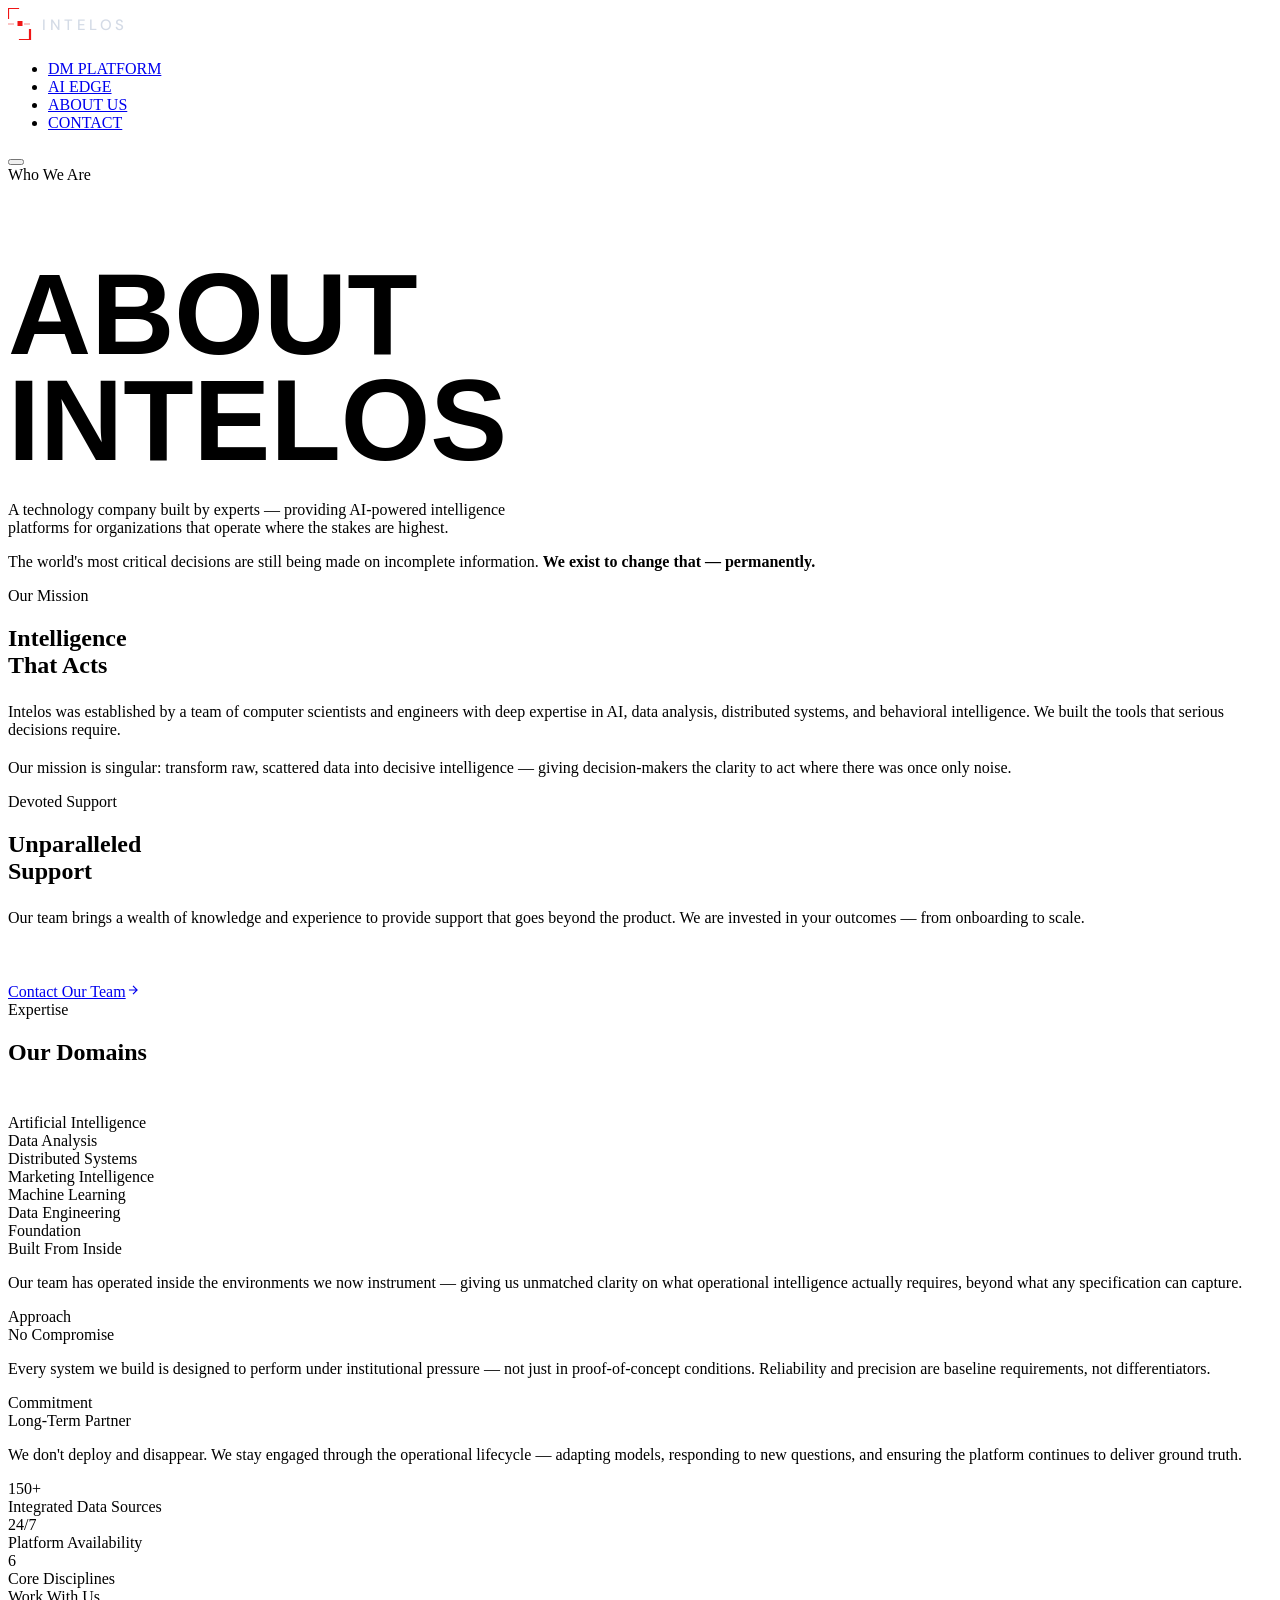
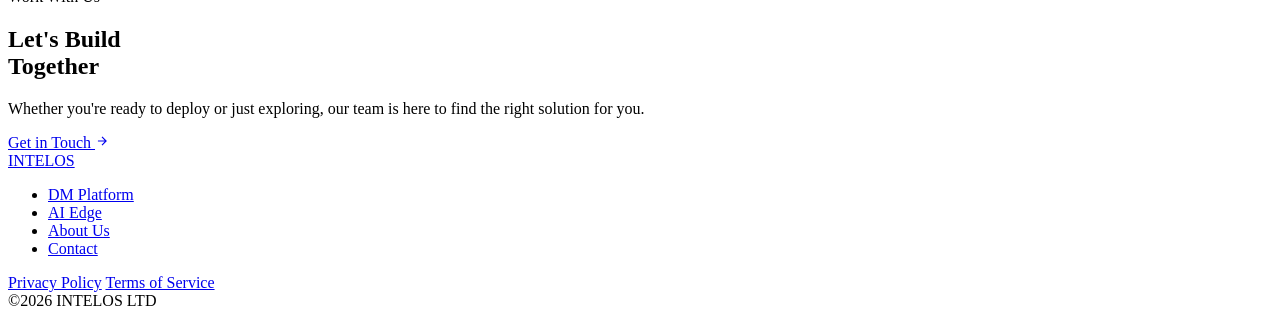
==== about.html @ d3d3c3b1 "Add files via upload" ====
<!DOCTYPE html>
<html lang="en">
<head>
  <meta charset="UTF-8">
  <meta name="viewport" content="width=device-width, initial-scale=1.0">
  <title>About Us — INTELOS</title>
  <link rel="preconnect" href="https://fonts.googleapis.com">
  <link href="https://fonts.googleapis.com/css2?family=Space+Grotesk:wght@300;400;500;600;700&family=DM+Sans:wght@300;400;500;600;700&display=swap" rel="stylesheet">
  <link rel="stylesheet" href="style.css">
</head>
<body>

  <nav>
    <a href="index.html" class="nav-logo">
      <svg width="158" height="32" viewBox="0 0 158 32" fill="none" xmlns="http://www.w3.org/2000/svg">
        <path d="M0 10 L0 0 L10 0" stroke="#F01515" stroke-width="2.2" stroke-linecap="square"/>
        <path d="M22 22 L22 32 L12 32" stroke="#F01515" stroke-width="2.2" stroke-linecap="square"/>
        <rect x="9.5" y="13" width="5" height="5" fill="#F01515"/>
        <line x1="0" y1="16" x2="6" y2="16" stroke="#F01515" stroke-width="1" opacity="0.5"/>
        <line x1="16" y1="16" x2="22" y2="16" stroke="#F01515" stroke-width="1" opacity="0.5"/>
        <text x="34" y="22" font-family="'DM Sans', Helvetica, Arial, sans-serif" font-size="15" font-weight="500" fill="#D4DBE6" letter-spacing="3.5">INTELOS</text>
      </svg>
    </a>
    <ul class="nav-links" id="navLinks">
      <li><a href="index.html">DM PLATFORM</a></li>
      <li><a href="ai-edge.html">AI EDGE</a></li>
      <li><a href="about.html" class="active">ABOUT US</a></li>
      <li><a href="contact.html">CONTACT</a></li>
    </ul>
    <button class="nav-burger" id="navBurger" aria-label="Toggle menu">
      <span></span><span></span><span></span>
    </button>
  </nav>

  <!-- PAGE HERO -->
  <div class="page-hero" style="background: var(--bg-2);">
    <div class="page-hero-content">
      <div class="section-label">Who We Are</div>
      <h1 style="font-family:'Barlow Condensed',sans-serif; font-size:clamp(56px,9vw,120px); font-weight:800; text-transform:uppercase; line-height:0.92; color:var(--text); margin-bottom:28px;">
        About<br>INTELOS
      </h1>
      <p class="section-desc" style="margin-top:0; max-width:560px;">A technology company built by experts — providing AI-powered intelligence platforms for organizations that operate where the stakes are highest.</p>
    </div>
  </div>

  <!-- MANIFESTO -->
  <div class="manifesto">
    <div class="manifesto-inner">
      <p class="manifesto-text">
        The world's most critical decisions are still being made on incomplete information.
        <strong>We exist to change that — permanently.</strong>
      </p>
    </div>
  </div>

  <!-- MISSION -->
  <section style="background: var(--bg);">
    <div class="about-content">
      <div>
        <div class="section-label">Our Mission</div>
        <h2 class="section-title">Intelligence<br>That Acts</h2>
        <p class="section-desc" style="margin-top:24px;">Intelos was established by a team of computer scientists and engineers with deep expertise in AI, data analysis, distributed systems, and behavioral intelligence. We built the tools that serious decisions require.</p>
        <p class="section-desc" style="margin-top:20px;">Our mission is singular: transform raw, scattered data into decisive intelligence — giving decision-makers the clarity to act where there was once only noise.</p>
      </div>
      <div>
        <div class="section-label">Devoted Support</div>
        <h2 class="section-title">Unparalleled<br>Support</h2>
        <p class="section-desc" style="margin-top:24px;">Our team brings a wealth of knowledge and experience to provide support that goes beyond the product. We are invested in your outcomes — from onboarding to scale.</p>
        <a href="contact.html" class="btn-primary" style="margin-top:40px; display:inline-flex;">
          Contact Our Team
          <svg width="14" height="14" fill="none" stroke="currentColor" stroke-width="2" viewBox="0 0 24 24"><path d="M5 12h14M12 5l7 7-7 7"/></svg>
        </a>
      </div>
    </div>
  </section>

  <!-- EXPERTISE -->
  <section style="background: var(--bg-2);">
    <div class="section-label">Expertise</div>
    <h2 class="section-title">Our Domains</h2>
    <div class="expertise-list" style="margin-top:48px;">
      <div class="expertise-item"><span>Artificial Intelligence</span></div>
      <div class="expertise-item"><span>Data Analysis</span></div>
      <div class="expertise-item"><span>Distributed Systems</span></div>
      <div class="expertise-item"><span>Marketing Intelligence</span></div>
      <div class="expertise-item"><span>Machine Learning</span></div>
      <div class="expertise-item"><span>Data Engineering</span></div>
    </div>
  </section>

  <!-- CREDENTIALS PIPELINE -->
  <div class="pipeline">
    <div class="pipeline-inner">
      <div class="pipeline-step">
        <div class="pipeline-num">Foundation</div>
        <div class="pipeline-title">Built From Inside</div>
        <p class="pipeline-desc">Our team has operated inside the environments we now instrument — giving us unmatched clarity on what operational intelligence actually requires, beyond what any specification can capture.</p>
      </div>
      <div class="pipeline-step">
        <div class="pipeline-num">Approach</div>
        <div class="pipeline-title">No Compromise</div>
        <p class="pipeline-desc">Every system we build is designed to perform under institutional pressure — not just in proof-of-concept conditions. Reliability and precision are baseline requirements, not differentiators.</p>
      </div>
      <div class="pipeline-step">
        <div class="pipeline-num">Commitment</div>
        <div class="pipeline-title">Long-Term Partner</div>
        <p class="pipeline-desc">We don't deploy and disappear. We stay engaged through the operational lifecycle — adapting models, responding to new questions, and ensuring the platform continues to deliver ground truth.</p>
      </div>
    </div>
  </div>

  <!-- STATS -->
  <div class="stats">
    <div class="stats-inner">
      <div class="stat-item">
        <div class="stat-number">150+</div>
        <div class="stat-label">Integrated Data Sources</div>
      </div>
      <div class="stat-item">
        <div class="stat-number">24/7</div>
        <div class="stat-label">Platform Availability</div>
      </div>
      <div class="stat-item">
        <div class="stat-number">6</div>
        <div class="stat-label">Core Disciplines</div>
      </div>
    </div>
  </div>

  <!-- CTA -->
  <section class="cta">
    <div class="section-label">Work With Us</div>
    <h2 class="section-title">Let's Build<br>Together</h2>
    <p class="section-desc">Whether you're ready to deploy or just exploring, our team is here to find the right solution for you.</p>
    <a href="contact.html" class="btn-primary" style="margin-top:40px;">
      Get in Touch
      <svg width="14" height="14" fill="none" stroke="currentColor" stroke-width="2" viewBox="0 0 24 24"><path d="M5 12h14M12 5l7 7-7 7"/></svg>
    </a>
  </section>

  <footer>
    <a href="index.html" class="footer-logo">INTELOS</a>
    <ul class="footer-links">
      <li><a href="index.html">DM Platform</a></li>
      <li><a href="ai-edge.html">AI Edge</a></li>
      <li><a href="about.html">About Us</a></li>
      <li><a href="contact.html">Contact</a></li>
    </ul>
    <div class="footer-right">
      <div class="footer-legal">
        <a href="https://policies.google.com/privacy">Privacy Policy</a>
        <a href="https://policies.google.com/terms">Terms of Service</a>
      </div>
      <span class="footer-copy">©2026 INTELOS LTD</span>
    </div>
  </footer>

  <script>
    const burger = document.getElementById('navBurger');
    const navLinks = document.getElementById('navLinks');
    const navEl = document.querySelector('nav');
    burger.addEventListener('click', () => {
      navEl.classList.toggle('open');
      navLinks.classList.toggle('open');
    });
    navLinks.querySelectorAll('a').forEach(a => a.addEventListener('click', () => {
      navEl.classList.remove('open');
      navLinks.classList.remove('open');
    }));

    const nav = document.querySelector('nav');
    window.addEventListener('scroll', () => {
      nav.style.borderBottomColor = window.scrollY > 60
        ? 'rgba(240,21,21,0.12)'
        : 'rgba(255,255,255,0.04)';
    });
  </script>
</body>
</html>
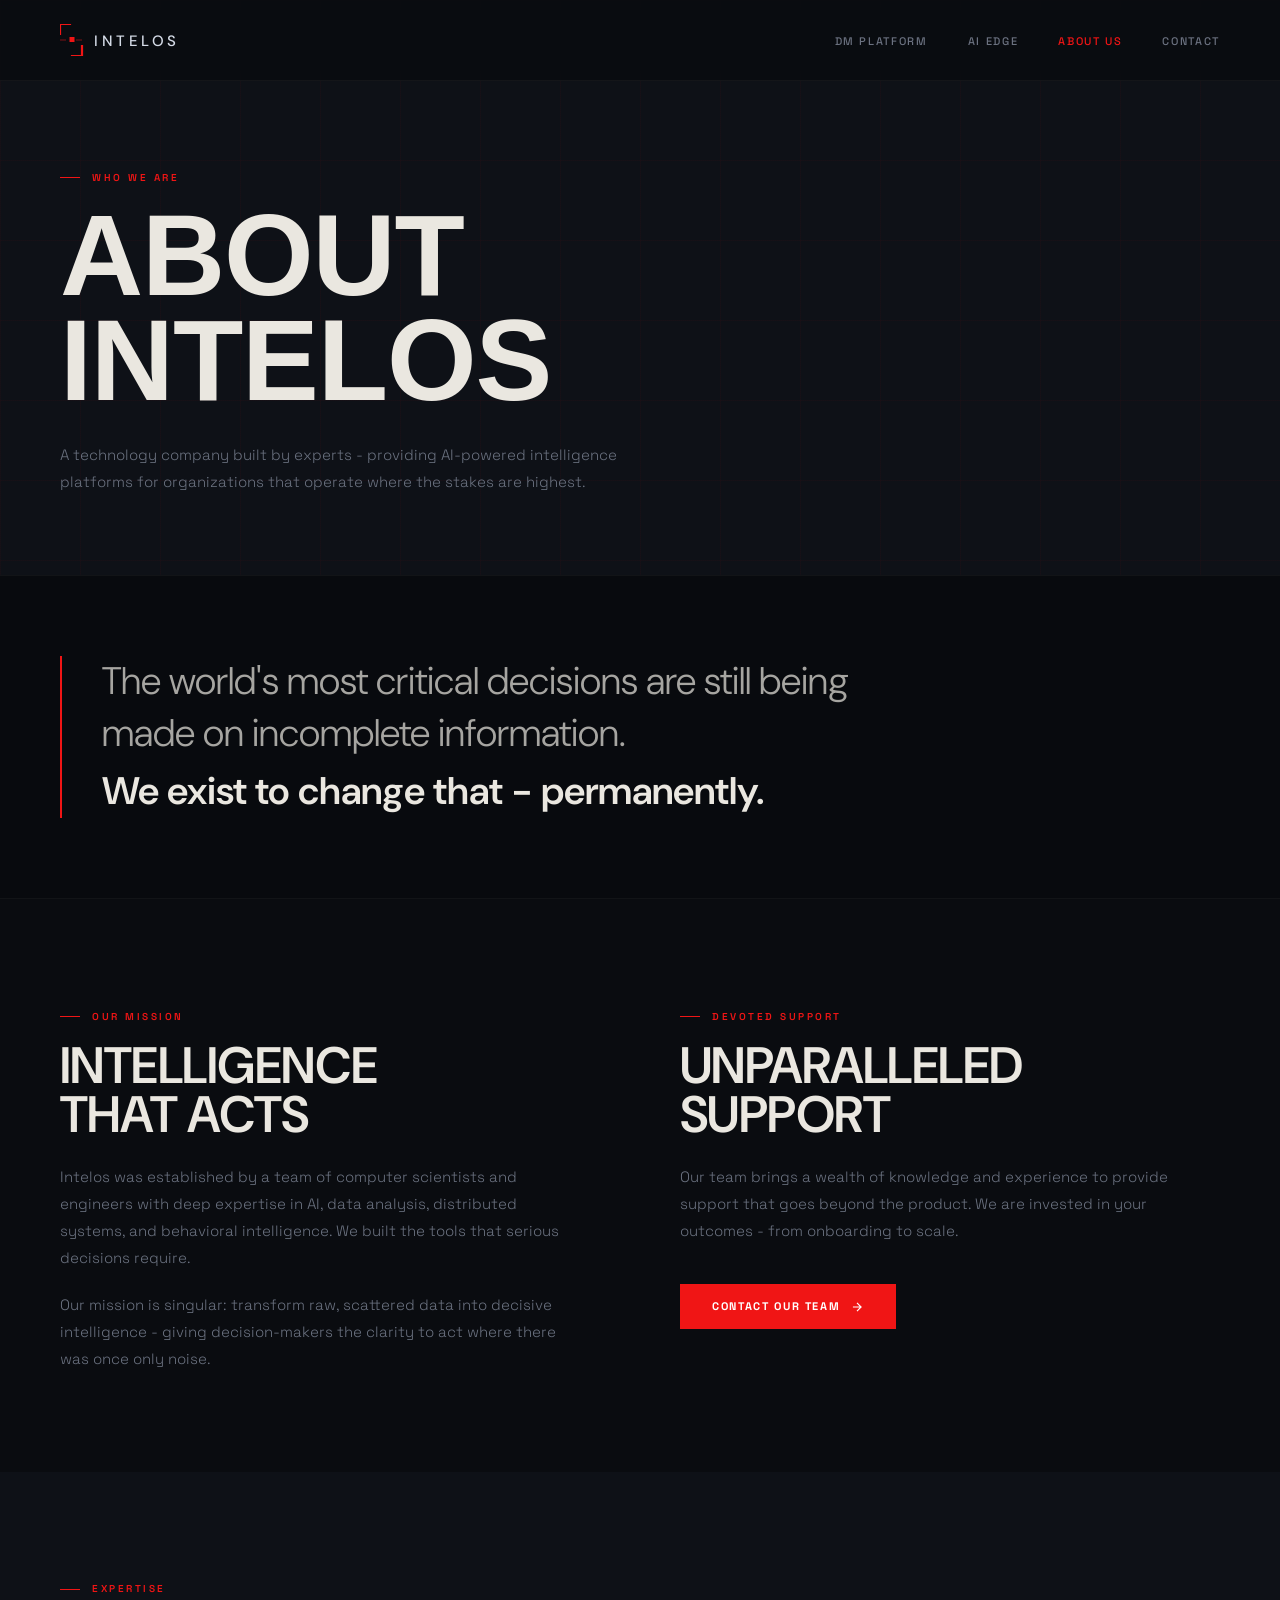
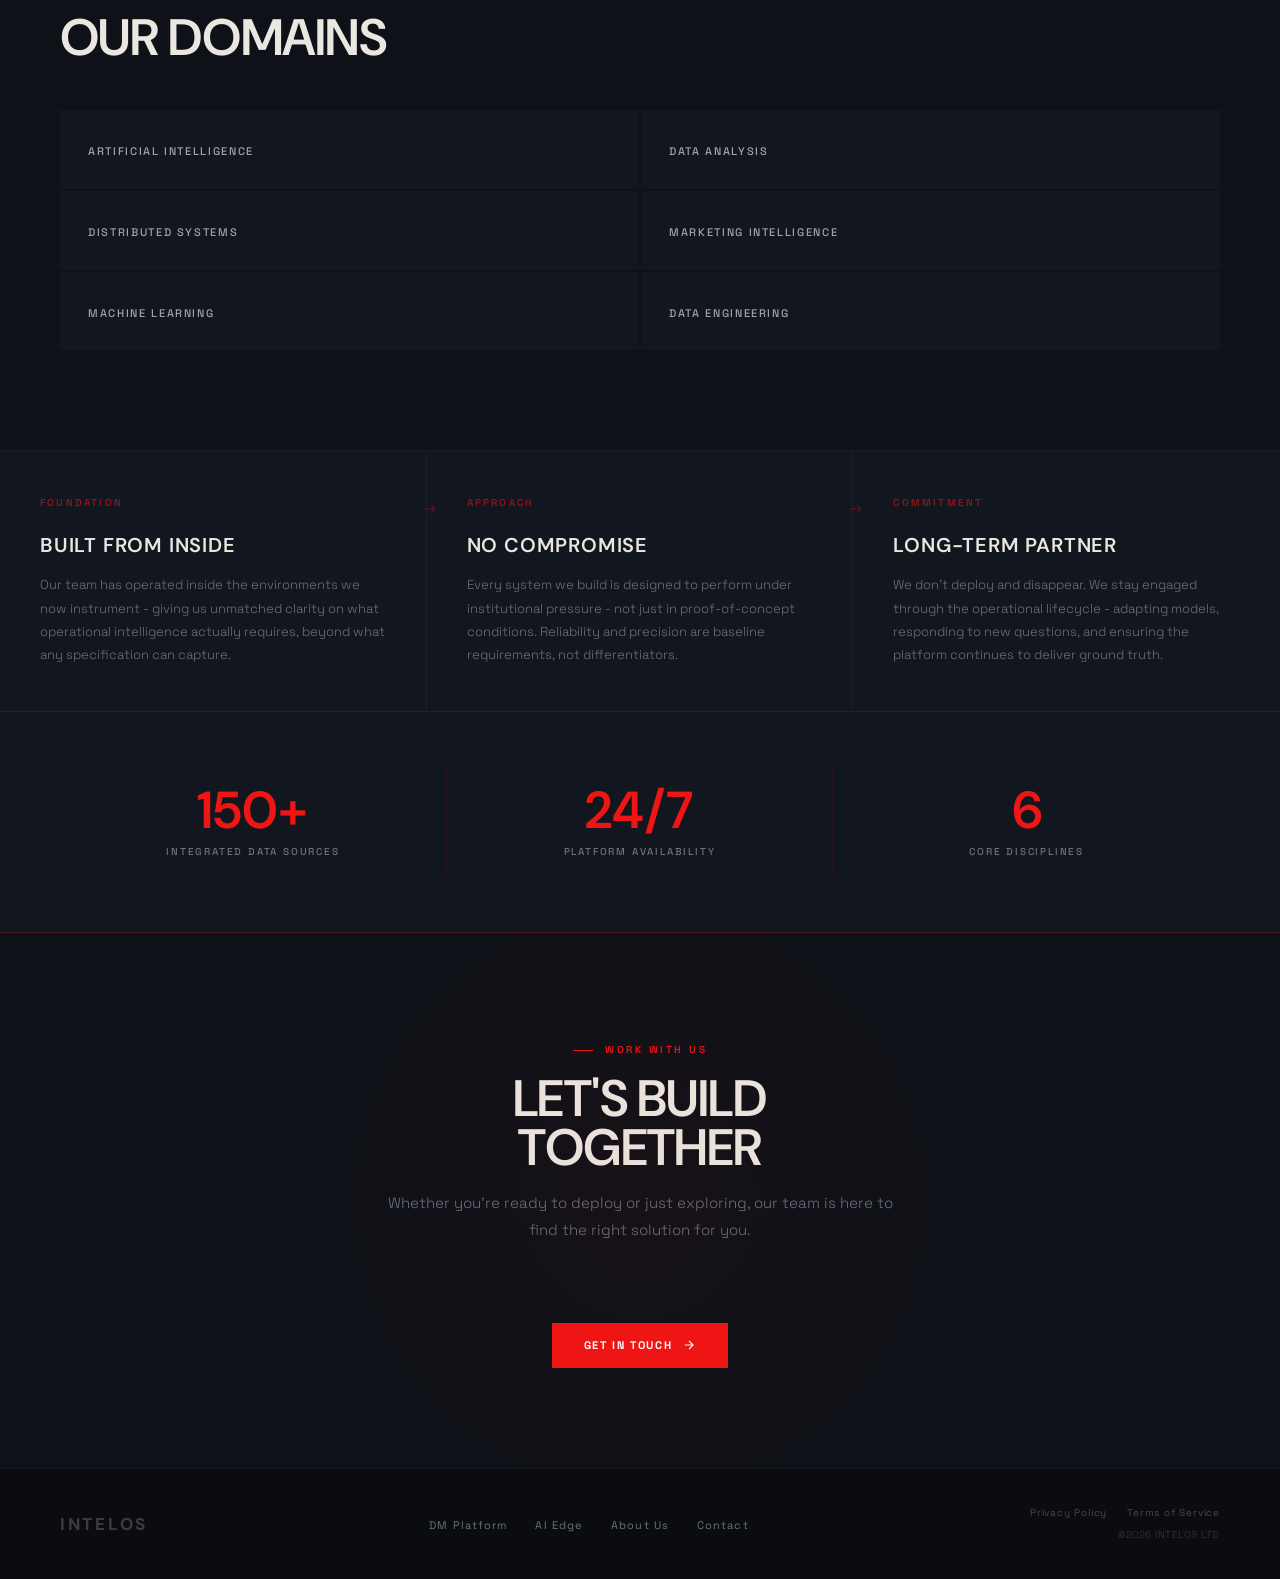
==== commit 9eb02acb: "Add files via upload" ====
--- a/about.html
+++ b/about.html
@@ -3,7 +3,7 @@
 <head>
   <meta charset="UTF-8">
   <meta name="viewport" content="width=device-width, initial-scale=1.0">
-  <title>About Us — INTELOS</title>
+  <title>About Us - INTELOS</title>
   <link rel="preconnect" href="https://fonts.googleapis.com">
   <link href="https://fonts.googleapis.com/css2?family=Space+Grotesk:wght@300;400;500;600;700&family=DM+Sans:wght@300;400;500;600;700&display=swap" rel="stylesheet">
   <link rel="stylesheet" href="style.css">
@@ -39,7 +39,7 @@
       <h1 style="font-family:'Barlow Condensed',sans-serif; font-size:clamp(56px,9vw,120px); font-weight:800; text-transform:uppercase; line-height:0.92; color:var(--text); margin-bottom:28px;">
         About<br>INTELOS
       </h1>
-      <p class="section-desc" style="margin-top:0; max-width:560px;">A technology company built by experts — providing AI-powered intelligence platforms for organizations that operate where the stakes are highest.</p>
+      <p class="section-desc" style="margin-top:0; max-width:560px;">A technology company built by experts - providing AI-powered intelligence platforms for organizations that operate where the stakes are highest.</p>
     </div>
   </div>
 
@@ -48,7 +48,7 @@
     <div class="manifesto-inner">
       <p class="manifesto-text">
         The world's most critical decisions are still being made on incomplete information.
-        <strong>We exist to change that — permanently.</strong>
+        <strong>We exist to change that - permanently.</strong>
       </p>
     </div>
   </div>
@@ -60,12 +60,12 @@
         <div class="section-label">Our Mission</div>
         <h2 class="section-title">Intelligence<br>That Acts</h2>
         <p class="section-desc" style="margin-top:24px;">Intelos was established by a team of computer scientists and engineers with deep expertise in AI, data analysis, distributed systems, and behavioral intelligence. We built the tools that serious decisions require.</p>
-        <p class="section-desc" style="margin-top:20px;">Our mission is singular: transform raw, scattered data into decisive intelligence — giving decision-makers the clarity to act where there was once only noise.</p>
+        <p class="section-desc" style="margin-top:20px;">Our mission is singular: transform raw, scattered data into decisive intelligence - giving decision-makers the clarity to act where there was once only noise.</p>
       </div>
       <div>
         <div class="section-label">Devoted Support</div>
         <h2 class="section-title">Unparalleled<br>Support</h2>
-        <p class="section-desc" style="margin-top:24px;">Our team brings a wealth of knowledge and experience to provide support that goes beyond the product. We are invested in your outcomes — from onboarding to scale.</p>
+        <p class="section-desc" style="margin-top:24px;">Our team brings a wealth of knowledge and experience to provide support that goes beyond the product. We are invested in your outcomes - from onboarding to scale.</p>
         <a href="contact.html" class="btn-primary" style="margin-top:40px; display:inline-flex;">
           Contact Our Team
           <svg width="14" height="14" fill="none" stroke="currentColor" stroke-width="2" viewBox="0 0 24 24"><path d="M5 12h14M12 5l7 7-7 7"/></svg>
@@ -94,17 +94,17 @@
       <div class="pipeline-step">
         <div class="pipeline-num">Foundation</div>
         <div class="pipeline-title">Built From Inside</div>
-        <p class="pipeline-desc">Our team has operated inside the environments we now instrument — giving us unmatched clarity on what operational intelligence actually requires, beyond what any specification can capture.</p>
+        <p class="pipeline-desc">Our team has operated inside the environments we now instrument - giving us unmatched clarity on what operational intelligence actually requires, beyond what any specification can capture.</p>
       </div>
       <div class="pipeline-step">
         <div class="pipeline-num">Approach</div>
         <div class="pipeline-title">No Compromise</div>
-        <p class="pipeline-desc">Every system we build is designed to perform under institutional pressure — not just in proof-of-concept conditions. Reliability and precision are baseline requirements, not differentiators.</p>
+        <p class="pipeline-desc">Every system we build is designed to perform under institutional pressure - not just in proof-of-concept conditions. Reliability and precision are baseline requirements, not differentiators.</p>
       </div>
       <div class="pipeline-step">
         <div class="pipeline-num">Commitment</div>
         <div class="pipeline-title">Long-Term Partner</div>
-        <p class="pipeline-desc">We don't deploy and disappear. We stay engaged through the operational lifecycle — adapting models, responding to new questions, and ensuring the platform continues to deliver ground truth.</p>
+        <p class="pipeline-desc">We don't deploy and disappear. We stay engaged through the operational lifecycle - adapting models, responding to new questions, and ensuring the platform continues to deliver ground truth.</p>
       </div>
     </div>
   </div>
--- a/style.css
+++ b/style.css
@@ -0,0 +1,911 @@
+*, *::before, *::after { box-sizing: border-box; margin: 0; padding: 0; }
+
+:root {
+  --bg: #0A0C10;
+  --bg-2: #0E1117;
+  --bg-card: #12161E;
+  --accent: #F01515;
+  --accent-dim: rgba(240, 21, 21, 0.1);
+  --accent-border: rgba(240, 21, 21, 0.22);
+  --text: #EAE7E0;
+  --text-muted: #6B7280;
+  --text-dim: #9CA3AF;
+}
+
+html { scroll-behavior: smooth; }
+
+body {
+  font-family: 'Space Grotesk', sans-serif;
+  background-color: var(--bg);
+  color: var(--text);
+  line-height: 1.6;
+  overflow-x: hidden;
+}
+
+h1, h2, h3, h4 {
+  font-family: 'DM Sans', sans-serif;
+  letter-spacing: -0.01em;
+}
+
+/* ── NAV ── */
+nav {
+  position: fixed;
+  top: 0; left: 0; right: 0;
+  z-index: 100;
+  display: flex;
+  align-items: center;
+  justify-content: space-between;
+  padding: 24px 60px;
+  background: rgba(10, 12, 16, 0.88);
+  backdrop-filter: blur(14px);
+  border-bottom: 1px solid rgba(255,255,255,0.04);
+  transition: border-color 0.3s;
+}
+
+.nav-logo {
+  display: flex;
+  align-items: center;
+  text-decoration: none;
+  flex-shrink: 0;
+}
+.nav-logo svg { display: block; }
+
+.nav-links { display: flex; gap: 40px; list-style: none; }
+.nav-links a {
+  font-size: 11px;
+  font-weight: 500;
+  letter-spacing: 0.15em;
+  color: var(--text-muted);
+  text-decoration: none;
+  transition: color 0.2s;
+}
+.nav-links a:hover,
+.nav-links a.active { color: var(--accent); }
+
+/* ── HERO ── */
+.hero {
+  position: relative;
+  min-height: 100vh;
+  display: flex;
+  align-items: center;
+  overflow: hidden;
+}
+
+#hero-canvas {
+  position: absolute;
+  inset: 0;
+  width: 100%;
+  height: 100%;
+}
+
+.hero-grid {
+  position: absolute;
+  inset: 0;
+  background-image:
+    linear-gradient(rgba(240,21,21,0.04) 1px, transparent 1px),
+    linear-gradient(90deg, rgba(240,21,21,0.04) 1px, transparent 1px);
+  background-size: 80px 80px;
+}
+
+.hero-vignette {
+  position: absolute;
+  inset: 0;
+  background: radial-gradient(ellipse at 30% 50%, transparent 20%, var(--bg) 80%);
+}
+
+.hero-content {
+  position: relative;
+  z-index: 2;
+  padding: 0 60px;
+  max-width: 860px;
+}
+
+.hero-label {
+  display: inline-flex;
+  align-items: center;
+  gap: 12px;
+  font-size: 11px;
+  font-weight: 600;
+  letter-spacing: 0.22em;
+  color: var(--accent);
+  text-transform: uppercase;
+  margin-bottom: 28px;
+}
+.hero-label::before {
+  content: '';
+  display: block;
+  width: 28px;
+  height: 1px;
+  background: var(--accent);
+}
+
+.hero h1 {
+  font-size: clamp(44px, 6.5vw, 88px);
+  font-weight: 600;
+  line-height: 0.94;
+  text-transform: uppercase;
+  color: var(--text);
+  margin-bottom: 28px;
+}
+.hero h1 em {
+  font-style: normal;
+  color: var(--accent);
+}
+
+.hero-sub {
+  font-size: 16px;
+  color: var(--text-muted);
+  max-width: 460px;
+  margin-bottom: 48px;
+  line-height: 1.75;
+  font-weight: 300;
+}
+
+.hero-actions { display: flex; gap: 16px; align-items: center; }
+
+/* ── BUTTONS ── */
+.btn-primary {
+  display: inline-flex;
+  align-items: center;
+  gap: 10px;
+  padding: 14px 32px;
+  background: var(--accent);
+  color: #ffffff;
+  font-family: 'Space Grotesk', sans-serif;
+  font-size: 11px;
+  font-weight: 700;
+  letter-spacing: 0.15em;
+  text-transform: uppercase;
+  text-decoration: none;
+  border: none;
+  cursor: pointer;
+  transition: all 0.25s;
+}
+.btn-primary:hover { background: #d41010; transform: translateX(3px); }
+
+.btn-ghost {
+  display: inline-flex;
+  align-items: center;
+  gap: 10px;
+  padding: 14px 32px;
+  background: transparent;
+  color: var(--text-dim);
+  font-family: 'Space Grotesk', sans-serif;
+  font-size: 11px;
+  font-weight: 500;
+  letter-spacing: 0.15em;
+  text-transform: uppercase;
+  text-decoration: none;
+  border: 1px solid rgba(255,255,255,0.1);
+  cursor: pointer;
+  transition: all 0.25s;
+}
+.btn-ghost:hover { border-color: var(--accent-border); color: var(--accent); }
+
+/* ── SCROLL INDICATOR ── */
+.scroll-indicator {
+  position: absolute;
+  bottom: 40px;
+  left: 60px;
+  display: flex;
+  flex-direction: column;
+  align-items: center;
+  gap: 10px;
+  z-index: 2;
+}
+.scroll-indicator span {
+  font-size: 9px;
+  letter-spacing: 0.25em;
+  color: var(--text-muted);
+  text-transform: uppercase;
+  writing-mode: vertical-rl;
+}
+.scroll-line {
+  width: 1px;
+  height: 48px;
+  background: linear-gradient(to bottom, var(--accent), transparent);
+  animation: scrollPulse 2.2s ease-in-out infinite;
+}
+@keyframes scrollPulse {
+  0%, 100% { opacity: 0.2; }
+  50% { opacity: 1; }
+}
+
+/* ── SECTIONS ── */
+section { padding: 100px 60px; }
+
+.section-label {
+  display: inline-flex;
+  align-items: center;
+  gap: 12px;
+  font-size: 10px;
+  font-weight: 600;
+  letter-spacing: 0.25em;
+  color: var(--accent);
+  text-transform: uppercase;
+  margin-bottom: 16px;
+}
+.section-label::before {
+  content: '';
+  display: block;
+  width: 20px;
+  height: 1px;
+  background: var(--accent);
+}
+
+.section-title {
+  font-size: clamp(32px, 4vw, 56px);
+  font-weight: 600;
+  text-transform: uppercase;
+  line-height: 0.96;
+  margin-bottom: 20px;
+  color: var(--text);
+}
+
+.section-desc {
+  font-size: 15px;
+  color: var(--text-muted);
+  max-width: 520px;
+  line-height: 1.8;
+  font-weight: 300;
+}
+
+/* ── PLATFORM SECTION ── */
+.platform {
+  background: var(--bg-2);
+  position: relative;
+}
+.platform::before {
+  content: 'DM';
+  position: absolute;
+  top: 30px;
+  right: 50px;
+  font-family: 'DM Sans', sans-serif;
+  font-size: 220px;
+  font-weight: 800;
+  color: rgba(255,255,255,0.015);
+  line-height: 1;
+  pointer-events: none;
+  user-select: none;
+}
+
+.platform-grid {
+  display: grid;
+  grid-template-columns: 1fr 1fr;
+  gap: 2px;
+  margin-top: 64px;
+}
+
+.platform-card {
+  background: var(--bg-card);
+  padding: 48px;
+  position: relative;
+  overflow: hidden;
+  transition: background 0.3s;
+}
+.platform-card::before {
+  content: '';
+  position: absolute;
+  top: 0; left: 0; right: 0;
+  height: 1px;
+  background: transparent;
+  transition: background 0.3s;
+}
+.platform-card:hover::before { background: var(--accent); }
+.platform-card:hover { background: #151A23; }
+.platform-card.full { grid-column: 1 / -1; }
+
+.card-number {
+  font-family: 'DM Sans', sans-serif;
+  font-size: 11px;
+  font-weight: 700;
+  letter-spacing: 0.2em;
+  color: var(--accent);
+  opacity: 0.5;
+  margin-bottom: 28px;
+}
+
+.card-icon {
+  width: 44px;
+  height: 44px;
+  color: var(--accent);
+  margin-bottom: 20px;
+}
+
+.card-title {
+  font-size: 24px;
+  font-weight: 700;
+  text-transform: uppercase;
+  color: var(--text);
+  margin-bottom: 14px;
+  letter-spacing: 0.03em;
+}
+
+.card-text {
+  font-size: 14px;
+  color: var(--text-muted);
+  line-height: 1.8;
+  font-weight: 300;
+}
+
+/* ── STATS ── */
+.stats {
+  background: var(--bg-card);
+  padding: 56px 60px;
+  border-top: 1px solid var(--accent-border);
+  border-bottom: 1px solid var(--accent-border);
+}
+.stats-inner {
+  display: grid;
+  grid-template-columns: repeat(3, 1fr);
+}
+.stat-item {
+  padding: 16px 40px;
+  border-right: 1px solid rgba(240,21,21,0.1);
+  text-align: center;
+}
+.stat-item:last-child { border-right: none; }
+.stat-number {
+  font-family: 'DM Sans', sans-serif;
+  font-size: 52px;
+  font-weight: 600;
+  color: var(--accent);
+  line-height: 1;
+  margin-bottom: 8px;
+}
+.stat-label {
+  font-size: 10px;
+  font-weight: 500;
+  letter-spacing: 0.18em;
+  color: var(--text-muted);
+  text-transform: uppercase;
+}
+
+/* ── FOUNDATION ── */
+.foundation { background: var(--bg); }
+.foundation-inner {
+  display: grid;
+  grid-template-columns: 1fr 1fr;
+  gap: 80px;
+  align-items: center;
+}
+.foundation-visual { position: relative; height: 380px; }
+.grid-visual {
+  position: absolute;
+  inset: 0;
+  background-image:
+    linear-gradient(rgba(240,21,21,0.08) 1px, transparent 1px),
+    linear-gradient(90deg, rgba(240,21,21,0.08) 1px, transparent 1px);
+  background-size: 40px 40px;
+  border: 1px solid var(--accent-border);
+}
+.grid-visual::after {
+  content: '';
+  position: absolute;
+  inset: 0;
+  background: radial-gradient(ellipse at 65% 45%, rgba(240,21,21,0.1) 0%, transparent 55%);
+}
+.grid-point {
+  position: absolute;
+  width: 7px;
+  height: 7px;
+  background: var(--accent);
+  border-radius: 50%;
+  animation: dotPulse 3s ease-in-out infinite;
+}
+.grid-point:nth-child(1) { top: 28%; left: 62%; animation-delay: 0s; }
+.grid-point:nth-child(2) { top: 56%; left: 33%; animation-delay: 0.7s; }
+.grid-point:nth-child(3) { top: 72%; left: 68%; animation-delay: 1.4s; }
+.grid-point:nth-child(4) { top: 18%; left: 22%; animation-delay: 2.1s; }
+@keyframes dotPulse {
+  0%, 100% { opacity: 0.3; transform: scale(1); box-shadow: 0 0 0 0 rgba(240,21,21,0.5); }
+  50% { opacity: 1; transform: scale(1.3); box-shadow: 0 0 0 10px rgba(240,21,21,0); }
+}
+.coordinates {
+  position: absolute;
+  bottom: 14px;
+  right: 16px;
+  font-family: 'Space Grotesk', sans-serif;
+  font-size: 11px;
+  letter-spacing: 0.08em;
+  color: rgba(240,21,21,0.35);
+}
+
+/* ── CTA ── */
+.cta {
+  background: var(--bg-2);
+  text-align: center;
+  position: relative;
+  overflow: hidden;
+}
+.cta::before {
+  content: '';
+  position: absolute;
+  top: 50%; left: 50%;
+  transform: translate(-50%, -50%);
+  width: 700px; height: 700px;
+  background: radial-gradient(circle, rgba(240,21,21,0.04) 0%, transparent 65%);
+  pointer-events: none;
+}
+.cta .section-title { margin-bottom: 16px; }
+.cta .section-desc { margin: 0 auto 40px; }
+
+/* ── FOOTER ── */
+footer {
+  background: var(--bg);
+  padding: 36px 60px;
+  display: flex;
+  align-items: center;
+  justify-content: space-between;
+  border-top: 1px solid rgba(255,255,255,0.04);
+  gap: 24px;
+}
+.footer-logo {
+  font-family: 'DM Sans', sans-serif;
+  font-size: 17px;
+  font-weight: 800;
+  letter-spacing: 0.16em;
+  color: rgba(255,255,255,0.2);
+  text-decoration: none;
+  transition: color 0.2s;
+  flex-shrink: 0;
+}
+.footer-logo:hover { color: var(--text-muted); }
+
+.footer-links { display: flex; gap: 28px; list-style: none; flex-wrap: wrap; }
+.footer-links a {
+  font-size: 11px;
+  letter-spacing: 0.1em;
+  color: var(--text-muted);
+  text-decoration: none;
+  transition: color 0.2s;
+}
+.footer-links a:hover { color: var(--accent); }
+
+.footer-right {
+  display: flex;
+  flex-direction: column;
+  align-items: flex-end;
+  gap: 6px;
+  flex-shrink: 0;
+}
+.footer-legal { display: flex; gap: 20px; }
+.footer-legal a {
+  font-size: 10px;
+  letter-spacing: 0.08em;
+  color: rgba(255,255,255,0.25);
+  text-decoration: none;
+  transition: color 0.2s;
+}
+.footer-legal a:hover { color: var(--accent); }
+.footer-copy { font-size: 10px; color: rgba(255,255,255,0.15); letter-spacing: 0.05em; }
+
+/* ── INNER PAGE HERO ── */
+.page-hero {
+  padding: 160px 60px 80px;
+  position: relative;
+  overflow: hidden;
+}
+.page-hero::before {
+  content: '';
+  position: absolute;
+  inset: 0;
+  background-image:
+    linear-gradient(rgba(240,21,21,0.03) 1px, transparent 1px),
+    linear-gradient(90deg, rgba(240,21,21,0.03) 1px, transparent 1px);
+  background-size: 80px 80px;
+}
+.page-hero-content { position: relative; z-index: 1; }
+
+/* ── AI EDGE ── */
+.features-grid {
+  display: grid;
+  grid-template-columns: repeat(3, 1fr);
+  gap: 2px;
+  margin-top: 60px;
+}
+.feature-card {
+  background: var(--bg-card);
+  padding: 40px;
+  position: relative;
+  transition: background 0.3s;
+}
+.feature-card::before {
+  content: '';
+  position: absolute;
+  top: 0; left: 0; right: 0;
+  height: 1px;
+  background: transparent;
+  transition: background 0.3s;
+}
+.feature-card:hover::before { background: var(--accent); }
+.feature-card:hover { background: #151A23; }
+
+.feature-icon { width: 40px; height: 40px; color: var(--accent); margin-bottom: 24px; }
+.feature-title {
+  font-family: 'DM Sans', sans-serif;
+  font-size: 20px;
+  font-weight: 700;
+  letter-spacing: 0.04em;
+  text-transform: uppercase;
+  color: var(--text);
+  margin-bottom: 12px;
+}
+.feature-text { font-size: 14px; color: var(--text-muted); line-height: 1.8; font-weight: 300; }
+
+.gdpr-badge {
+  width: 110px;
+  height: 110px;
+  border: 1px solid var(--accent-border);
+  display: flex;
+  align-items: center;
+  justify-content: center;
+  font-family: 'DM Sans', sans-serif;
+  font-size: 18px;
+  font-weight: 800;
+  letter-spacing: 0.1em;
+  color: var(--accent);
+  flex-shrink: 0;
+}
+
+/* ── ABOUT ── */
+.about-content {
+  display: grid;
+  grid-template-columns: 1fr 1fr;
+  gap: 80px;
+  align-items: start;
+}
+.expertise-list {
+  display: grid;
+  grid-template-columns: repeat(2, 1fr);
+  gap: 2px;
+  margin-top: 40px;
+}
+.expertise-item {
+  background: var(--bg-card);
+  padding: 26px 28px;
+  border-top: 1px solid transparent;
+  transition: border-color 0.3s;
+}
+.expertise-item:hover { border-top-color: var(--accent); }
+.expertise-item span {
+  font-size: 11px;
+  font-weight: 500;
+  letter-spacing: 0.15em;
+  text-transform: uppercase;
+  color: var(--text-dim);
+}
+
+/* ── CONTACT ── */
+.contact-grid {
+  display: grid;
+  grid-template-columns: 1fr 1fr;
+  gap: 80px;
+}
+.contact-info { display: flex; flex-direction: column; gap: 36px; }
+.contact-item { border-top: 1px solid rgba(255,255,255,0.06); padding-top: 22px; }
+.contact-item-label {
+  font-size: 10px;
+  font-weight: 600;
+  letter-spacing: 0.22em;
+  color: var(--accent);
+  text-transform: uppercase;
+  margin-bottom: 6px;
+}
+.contact-item-value { font-size: 15px; color: var(--text-dim); }
+
+.contact-form { display: flex; flex-direction: column; gap: 16px; }
+.form-group { display: flex; flex-direction: column; gap: 6px; }
+.form-label {
+  font-size: 10px;
+  font-weight: 600;
+  letter-spacing: 0.15em;
+  color: var(--text-muted);
+  text-transform: uppercase;
+}
+.form-input,
+.form-textarea {
+  background: var(--bg-card);
+  border: 1px solid rgba(255,255,255,0.06);
+  color: var(--text);
+  font-family: 'Space Grotesk', sans-serif;
+  font-size: 14px;
+  padding: 13px 16px;
+  outline: none;
+  transition: border-color 0.2s;
+  -webkit-appearance: none;
+}
+.form-input:focus,
+.form-textarea:focus { border-color: var(--accent-border); }
+.form-textarea { min-height: 130px; resize: vertical; }
+
+/* ── MANIFESTO ── */
+.manifesto {
+  background: #080A0E;
+  padding: 80px 60px;
+  border-top: 1px solid rgba(255,255,255,0.04);
+  border-bottom: 1px solid rgba(255,255,255,0.04);
+}
+.manifesto-inner {
+  border-left: 2px solid var(--accent);
+  padding-left: 40px;
+  max-width: 820px;
+}
+.manifesto-text {
+  font-family: 'DM Sans', sans-serif;
+  font-size: clamp(22px, 3vw, 40px);
+  font-weight: 300;
+  line-height: 1.35;
+  color: rgba(234,231,224,0.7);
+}
+.manifesto-text strong {
+  font-weight: 600;
+  color: var(--text);
+  display: block;
+  margin-top: 6px;
+}
+
+/* ── PIPELINE ── */
+.pipeline { background: var(--bg-card); }
+.pipeline-inner {
+  display: grid;
+  grid-template-columns: repeat(3, 1fr);
+  border-top: 1px solid rgba(255,255,255,0.04);
+}
+.pipeline-step {
+  padding: 44px 40px;
+  border-right: 1px solid rgba(255,255,255,0.04);
+  position: relative;
+}
+.pipeline-step:last-child { border-right: none; }
+.pipeline-step::after {
+  content: '→';
+  position: absolute;
+  right: -10px;
+  top: 44px;
+  color: var(--accent);
+  font-size: 16px;
+  opacity: 0.35;
+  z-index: 1;
+}
+.pipeline-step:last-child::after { display: none; }
+.pipeline-num {
+  font-size: 10px;
+  font-weight: 600;
+  letter-spacing: 0.22em;
+  color: var(--accent);
+  opacity: 0.55;
+  margin-bottom: 18px;
+  text-transform: uppercase;
+}
+.pipeline-title {
+  font-family: 'DM Sans', sans-serif;
+  font-size: 20px;
+  font-weight: 600;
+  text-transform: uppercase;
+  color: var(--text);
+  margin-bottom: 12px;
+  letter-spacing: 0.04em;
+}
+.pipeline-desc {
+  font-size: 13px;
+  color: var(--text-muted);
+  line-height: 1.8;
+  font-weight: 300;
+}
+
+/* ── OPERATIONAL CONTEXTS ── */
+.context-grid {
+  display: grid;
+  grid-template-columns: repeat(3, 1fr);
+  gap: 2px;
+}
+.context-item {
+  background: var(--bg-card);
+  padding: 44px 40px;
+  border-top: 1px solid transparent;
+  transition: border-top-color 0.3s, background 0.3s;
+}
+.context-item:hover {
+  border-top-color: var(--accent);
+  background: #151A23;
+}
+.context-tag {
+  font-size: 9px;
+  font-weight: 700;
+  letter-spacing: 0.32em;
+  color: var(--accent);
+  opacity: 0.6;
+  margin-bottom: 20px;
+  text-transform: uppercase;
+}
+.context-title {
+  font-family: 'DM Sans', sans-serif;
+  font-size: 22px;
+  font-weight: 600;
+  text-transform: uppercase;
+  color: var(--text);
+  margin-bottom: 14px;
+  letter-spacing: 0.02em;
+  line-height: 1.1;
+}
+.context-text {
+  font-size: 14px;
+  color: var(--text-muted);
+  line-height: 1.85;
+  font-weight: 300;
+}
+
+/* ── EDGE METRICS ── */
+.edge-metrics {
+  background: var(--bg-card);
+  padding: 52px 60px;
+  border-top: 1px solid var(--accent-border);
+  border-bottom: 1px solid var(--accent-border);
+  display: grid;
+  grid-template-columns: repeat(4, 1fr);
+}
+.edge-metric {
+  padding: 12px 24px;
+  border-right: 1px solid rgba(240,21,21,0.1);
+  text-align: center;
+}
+.edge-metric:last-child { border-right: none; }
+.metric-val {
+  font-family: 'DM Sans', sans-serif;
+  font-size: 48px;
+  font-weight: 600;
+  color: var(--accent);
+  line-height: 1;
+  margin-bottom: 10px;
+}
+.metric-label {
+  font-size: 10px;
+  font-weight: 500;
+  letter-spacing: 0.18em;
+  color: var(--text-muted);
+  text-transform: uppercase;
+}
+
+/* ── HAMBURGER ── */
+.nav-burger {
+  display: none;
+  flex-direction: column;
+  justify-content: center;
+  gap: 5px;
+  background: none;
+  border: none;
+  cursor: pointer;
+  padding: 4px;
+  flex-shrink: 0;
+}
+.nav-burger span {
+  display: block;
+  width: 22px;
+  height: 1.5px;
+  background: var(--text-muted);
+  transition: transform 0.3s, opacity 0.3s;
+}
+nav.open .nav-burger span:nth-child(1) { transform: translateY(6.5px) rotate(45deg); }
+nav.open .nav-burger span:nth-child(2) { opacity: 0; }
+nav.open .nav-burger span:nth-child(3) { transform: translateY(-6.5px) rotate(-45deg); }
+
+/* ── RESPONSIVE: TABLET (≤960px) ── */
+@media (max-width: 960px) {
+  nav { padding: 18px 28px; }
+  .nav-links { gap: 24px; }
+  section { padding: 72px 28px; }
+  .hero-content { padding: 0 28px; }
+  .platform-grid,
+  .foundation-inner,
+  .features-grid,
+  .about-content,
+  .contact-grid,
+  .context-grid { grid-template-columns: 1fr; }
+  .edge-metrics { grid-template-columns: repeat(2, 1fr); padding: 40px 28px; }
+  .edge-metric { border-right: none; border-bottom: 1px solid rgba(240,21,21,0.1); padding: 20px; }
+  .edge-metric:last-child { border-bottom: none; }
+  .stats-inner { grid-template-columns: 1fr; }
+  .stat-item { border-right: none; border-bottom: 1px solid rgba(240,21,21,0.1); padding: 20px 24px; }
+  .stat-item:last-child { border-bottom: none; }
+  footer { flex-direction: column; align-items: flex-start; padding: 32px 28px; gap: 20px; }
+  .footer-right { align-items: flex-start; }
+  .page-hero { padding: 120px 28px 56px; }
+  .stats { padding: 48px 28px; }
+  .foundation-visual { height: 300px; }
+}
+
+/* ── RESPONSIVE: MOBILE (≤640px) ── */
+@media (max-width: 640px) {
+  /* Nav: hamburger */
+  nav { padding: 16px 20px; }
+  .nav-burger { display: flex; }
+  .nav-links {
+    display: none;
+    position: absolute;
+    top: 100%;
+    left: 0; right: 0;
+    background: rgba(10, 12, 16, 0.97);
+    backdrop-filter: blur(16px);
+    flex-direction: column;
+    align-items: flex-start;
+    padding: 24px 20px 28px;
+    gap: 24px;
+    border-bottom: 1px solid rgba(255,255,255,0.06);
+  }
+  .nav-links.open { display: flex; }
+  .nav-links a { font-size: 13px; letter-spacing: 0.12em; }
+
+  /* Hero */
+  .hero-content { padding: 0 20px; }
+  .hero h1 { font-size: clamp(38px, 10vw, 56px); margin-bottom: 20px; }
+  .hero-sub { font-size: 14px; max-width: 100%; margin-bottom: 36px; }
+  .hero-actions { flex-wrap: wrap; gap: 12px; }
+  .btn-primary, .btn-ghost { padding: 13px 24px; font-size: 11px; }
+  .scroll-indicator { left: 20px; bottom: 28px; }
+
+  /* Sections */
+  section { padding: 56px 20px; }
+  .section-title { line-height: 1; }
+
+  /* Platform cards */
+  .platform-card { padding: 28px; }
+  .platform-card.full { padding: 28px; }
+  .card-title { font-size: 20px; }
+
+  /* Stats */
+  .stats { padding: 40px 20px; }
+  .stat-number { font-size: 40px; }
+
+  /* Foundation */
+  .foundation-visual { height: 220px; }
+
+  /* Features */
+  .feature-card { padding: 28px; }
+
+  /* About expertise */
+  .expertise-list { grid-template-columns: 1fr; }
+
+  /* Page hero */
+  .page-hero { padding: 104px 20px 44px; }
+
+  /* Footer */
+  footer { padding: 28px 20px; gap: 20px; }
+  .footer-links { gap: 16px; }
+  .footer-legal { flex-direction: column; gap: 8px; }
+
+  /* Contact */
+  .contact-form { gap: 14px; }
+
+  /* Operational Contexts */
+  .context-grid { grid-template-columns: 1fr; }
+  .context-item { padding: 28px 20px; }
+
+  /* Edge metrics */
+  .edge-metrics { grid-template-columns: repeat(2, 1fr); padding: 36px 20px; }
+  .edge-metric { border-right: none; border-bottom: 1px solid rgba(240,21,21,0.1); padding: 20px 16px; }
+  .edge-metric:nth-child(2n) { border-bottom: 1px solid rgba(240,21,21,0.1); }
+  .edge-metric:nth-last-child(-n+2) { border-bottom: none; }
+  .metric-val { font-size: 36px; }
+
+  /* Manifesto */
+  .manifesto { padding: 56px 20px; }
+  .manifesto-inner { padding-left: 24px; }
+
+  /* Pipeline */
+  .pipeline-inner { grid-template-columns: 1fr; }
+  .pipeline-step { border-right: none; border-bottom: 1px solid rgba(255,255,255,0.04); padding: 32px 20px; }
+  .pipeline-step:last-child { border-bottom: none; }
+  .pipeline-step::after { display: none; }
+}
+
+/* ── RESPONSIVE: SMALL MOBILE (≤400px) ── */
+@media (max-width: 400px) {
+  .nav-logo svg { width: 130px; height: 26px; }
+  .hero h1 { font-size: 34px; }
+  section { padding: 48px 16px; }
+  .platform-card { padding: 22px; }
+  .feature-card { padding: 22px; }
+  .page-hero { padding: 96px 16px 40px; }
+  footer { padding: 24px 16px; }
+}
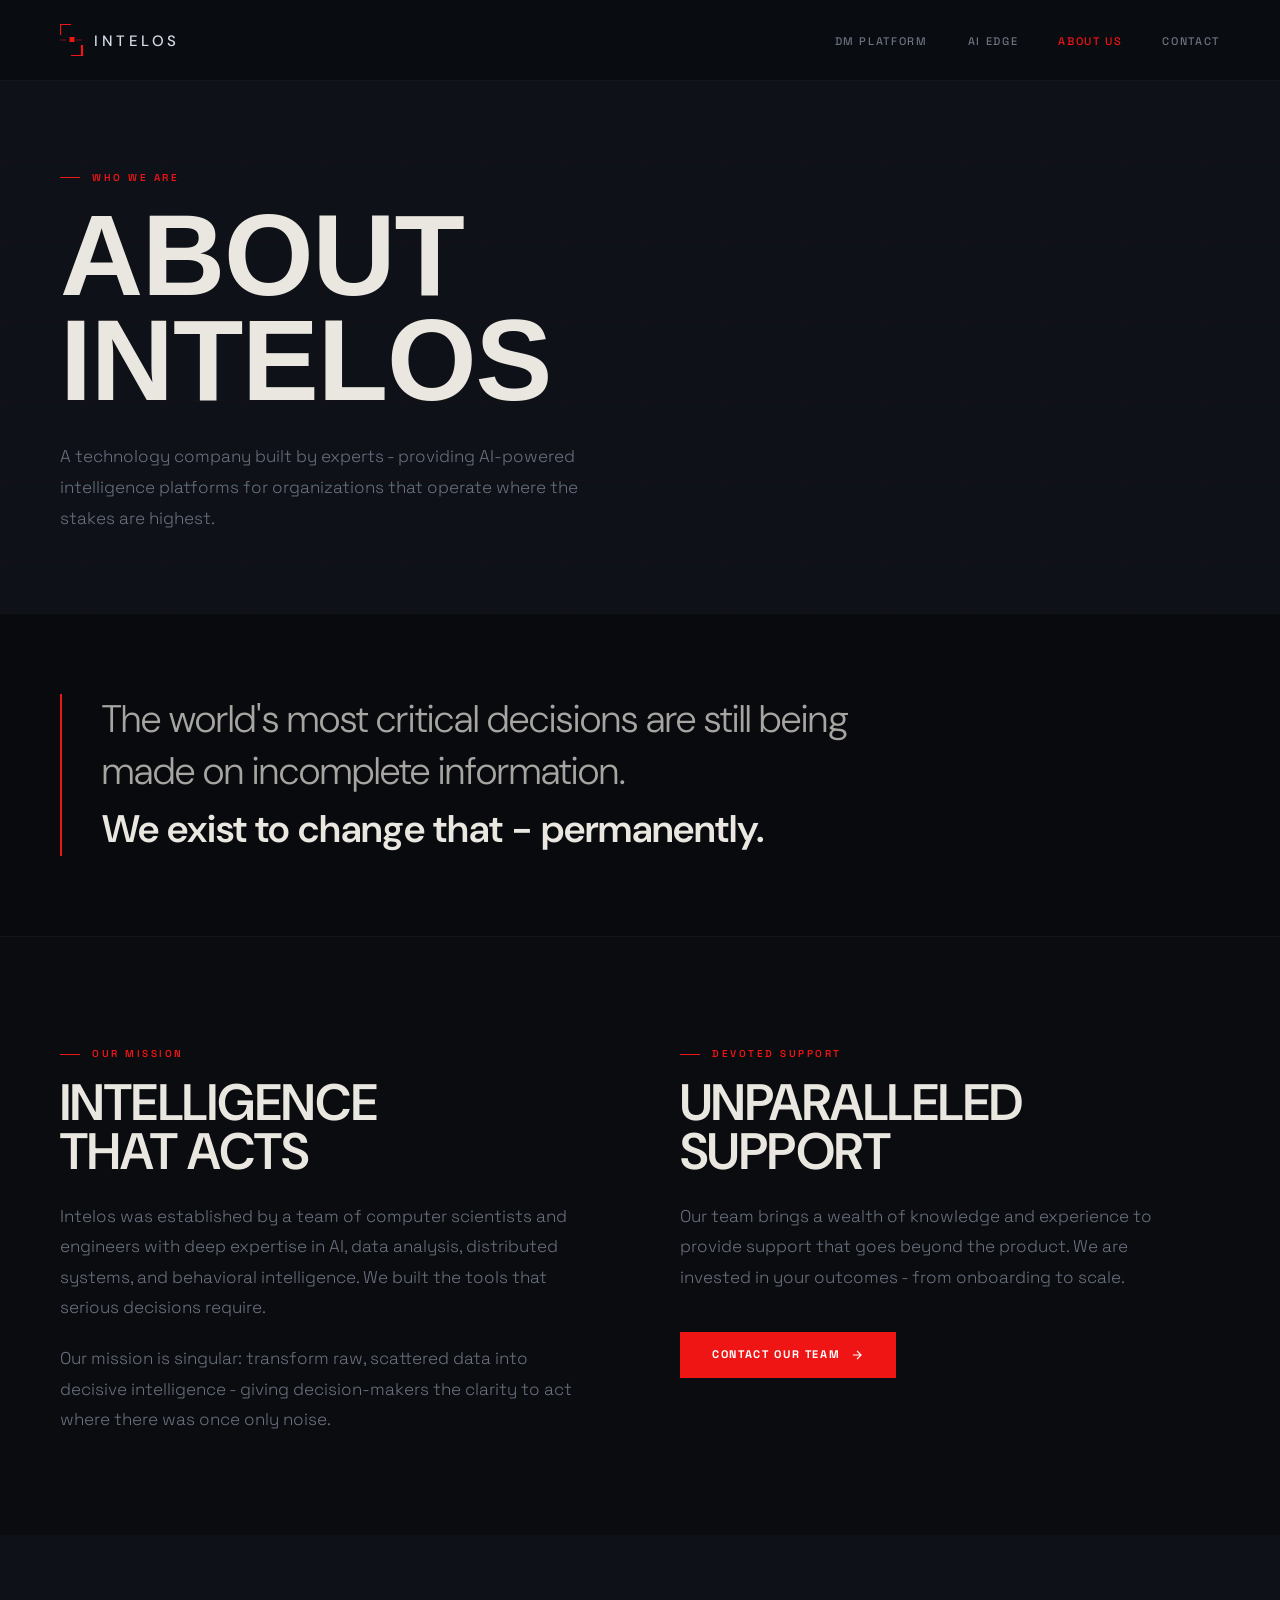
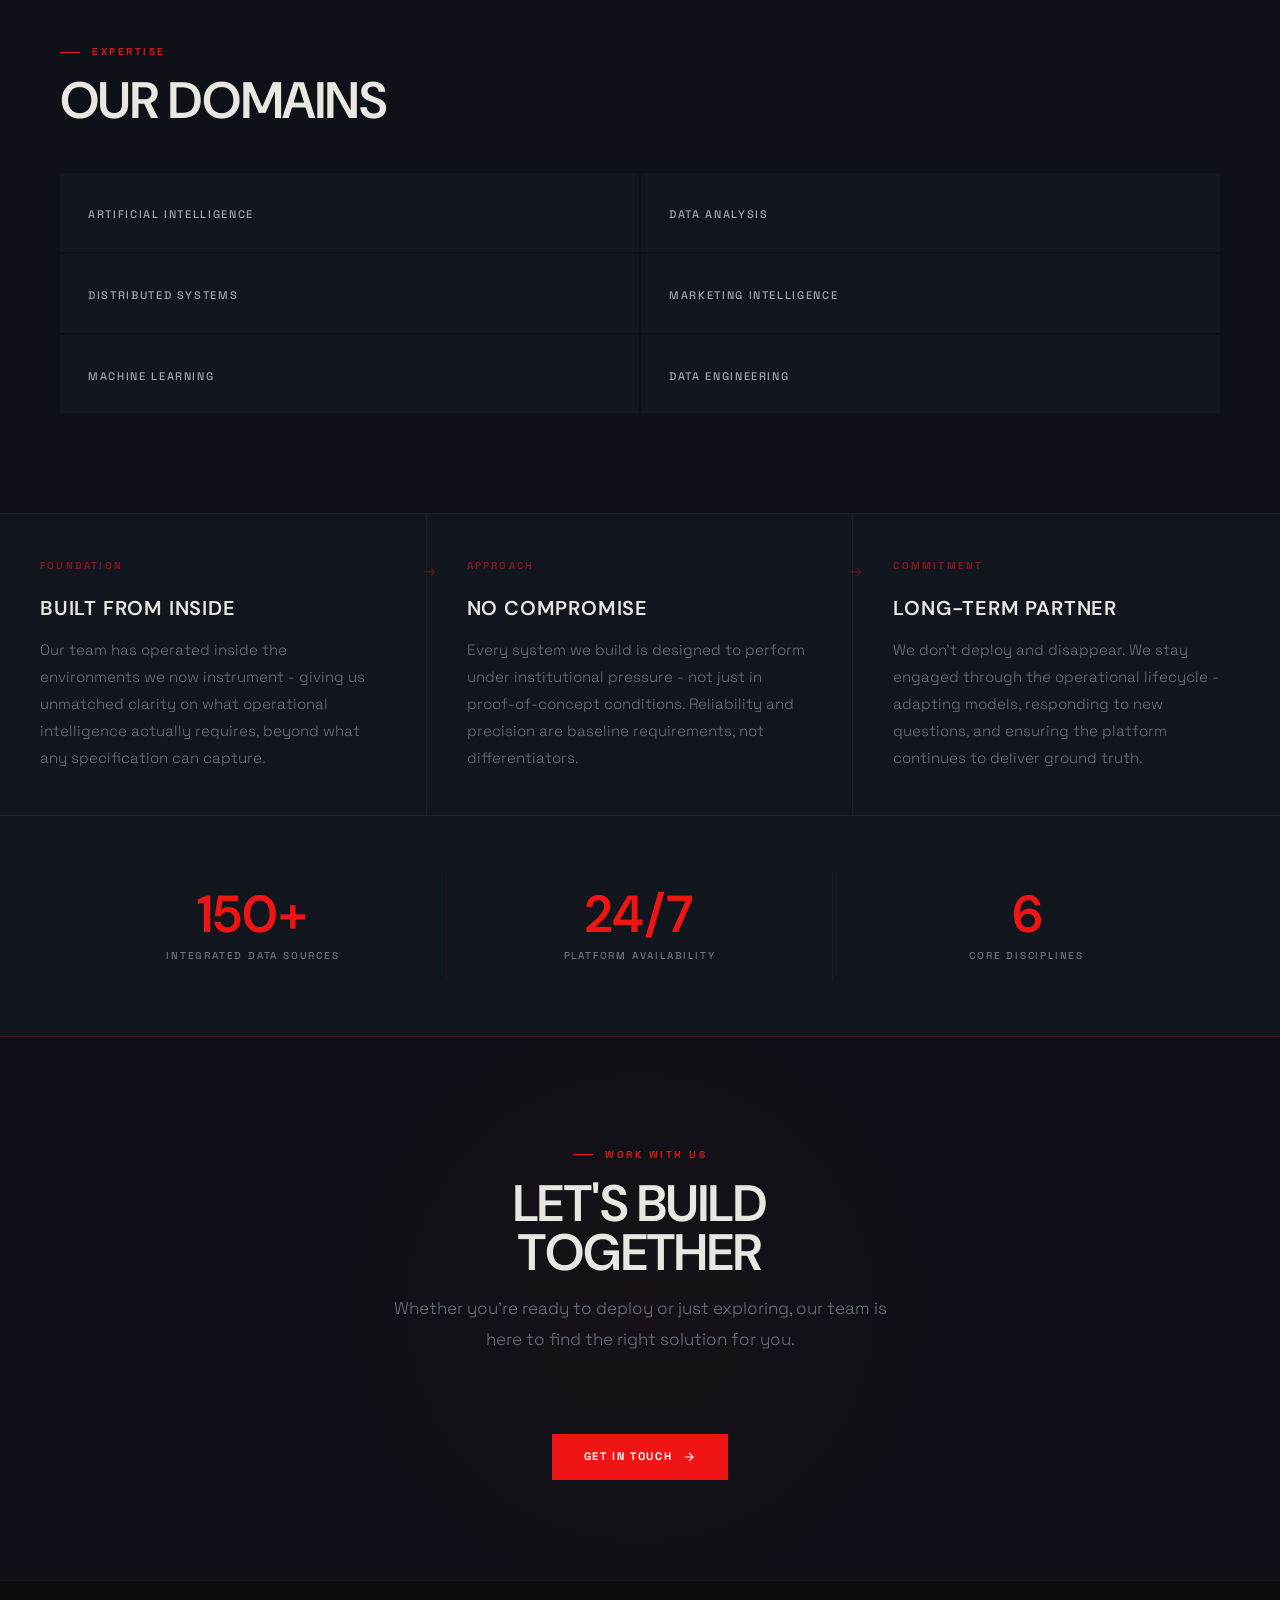
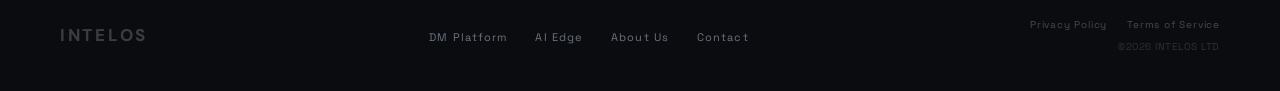
==== commit 05433283: "Add files via upload" ====
--- a/about.html
+++ b/about.html
@@ -175,5 +175,6 @@
         : 'rgba(255,255,255,0.04)';
     });
   </script>
+  <script src="animations.js"></script>
 </body>
 </html>
--- a/style.css
+++ b/style.css
@@ -133,7 +133,7 @@
 }
 
 .hero-sub {
-  font-size: 16px;
+  font-size: 18px;
   color: var(--text-muted);
   max-width: 460px;
   margin-bottom: 48px;
@@ -243,7 +243,7 @@
 }
 
 .section-desc {
-  font-size: 15px;
+  font-size: 17px;
   color: var(--text-muted);
   max-width: 520px;
   line-height: 1.8;
@@ -322,7 +322,7 @@
 }
 
 .card-text {
-  font-size: 14px;
+  font-size: 16px;
   color: var(--text-muted);
   line-height: 1.8;
   font-weight: 300;
@@ -531,7 +531,7 @@
   color: var(--text);
   margin-bottom: 12px;
 }
-.feature-text { font-size: 14px; color: var(--text-muted); line-height: 1.8; font-weight: 300; }
+.feature-text { font-size: 16px; color: var(--text-muted); line-height: 1.8; font-weight: 300; }
 
 .gdpr-badge {
   width: 110px;
@@ -688,7 +688,7 @@
   letter-spacing: 0.04em;
 }
 .pipeline-desc {
-  font-size: 13px;
+  font-size: 15px;
   color: var(--text-muted);
   line-height: 1.8;
   font-weight: 300;
@@ -730,7 +730,7 @@
   line-height: 1.1;
 }
 .context-text {
-  font-size: 14px;
+  font-size: 16px;
   color: var(--text-muted);
   line-height: 1.85;
   font-weight: 300;
@@ -789,6 +789,29 @@
 nav.open .nav-burger span:nth-child(1) { transform: translateY(6.5px) rotate(45deg); }
 nav.open .nav-burger span:nth-child(2) { opacity: 0; }
 nav.open .nav-burger span:nth-child(3) { transform: translateY(-6.5px) rotate(-45deg); }
+
+/* ── ENTRANCE ANIMATIONS ── */
+.hero-content {
+  animation: heroIn 1s cubic-bezier(0.16, 1, 0.3, 1) both;
+}
+@keyframes heroIn {
+  from { opacity: 0; transform: translateY(28px); }
+  to   { opacity: 1; transform: translateY(0); }
+}
+.anim {
+  opacity: 0;
+  transform: translateY(22px);
+  transition: opacity 0.7s cubic-bezier(0.16, 1, 0.3, 1),
+              transform 0.7s cubic-bezier(0.16, 1, 0.3, 1);
+}
+.anim.visible {
+  opacity: 1;
+  transform: translateY(0);
+}
+@media (prefers-reduced-motion: reduce) {
+  .anim { opacity: 1; transform: none; transition: none; }
+  .hero-content { animation: none; }
+}
 
 /* ── RESPONSIVE: TABLET (≤960px) ── */
 @media (max-width: 960px) {
